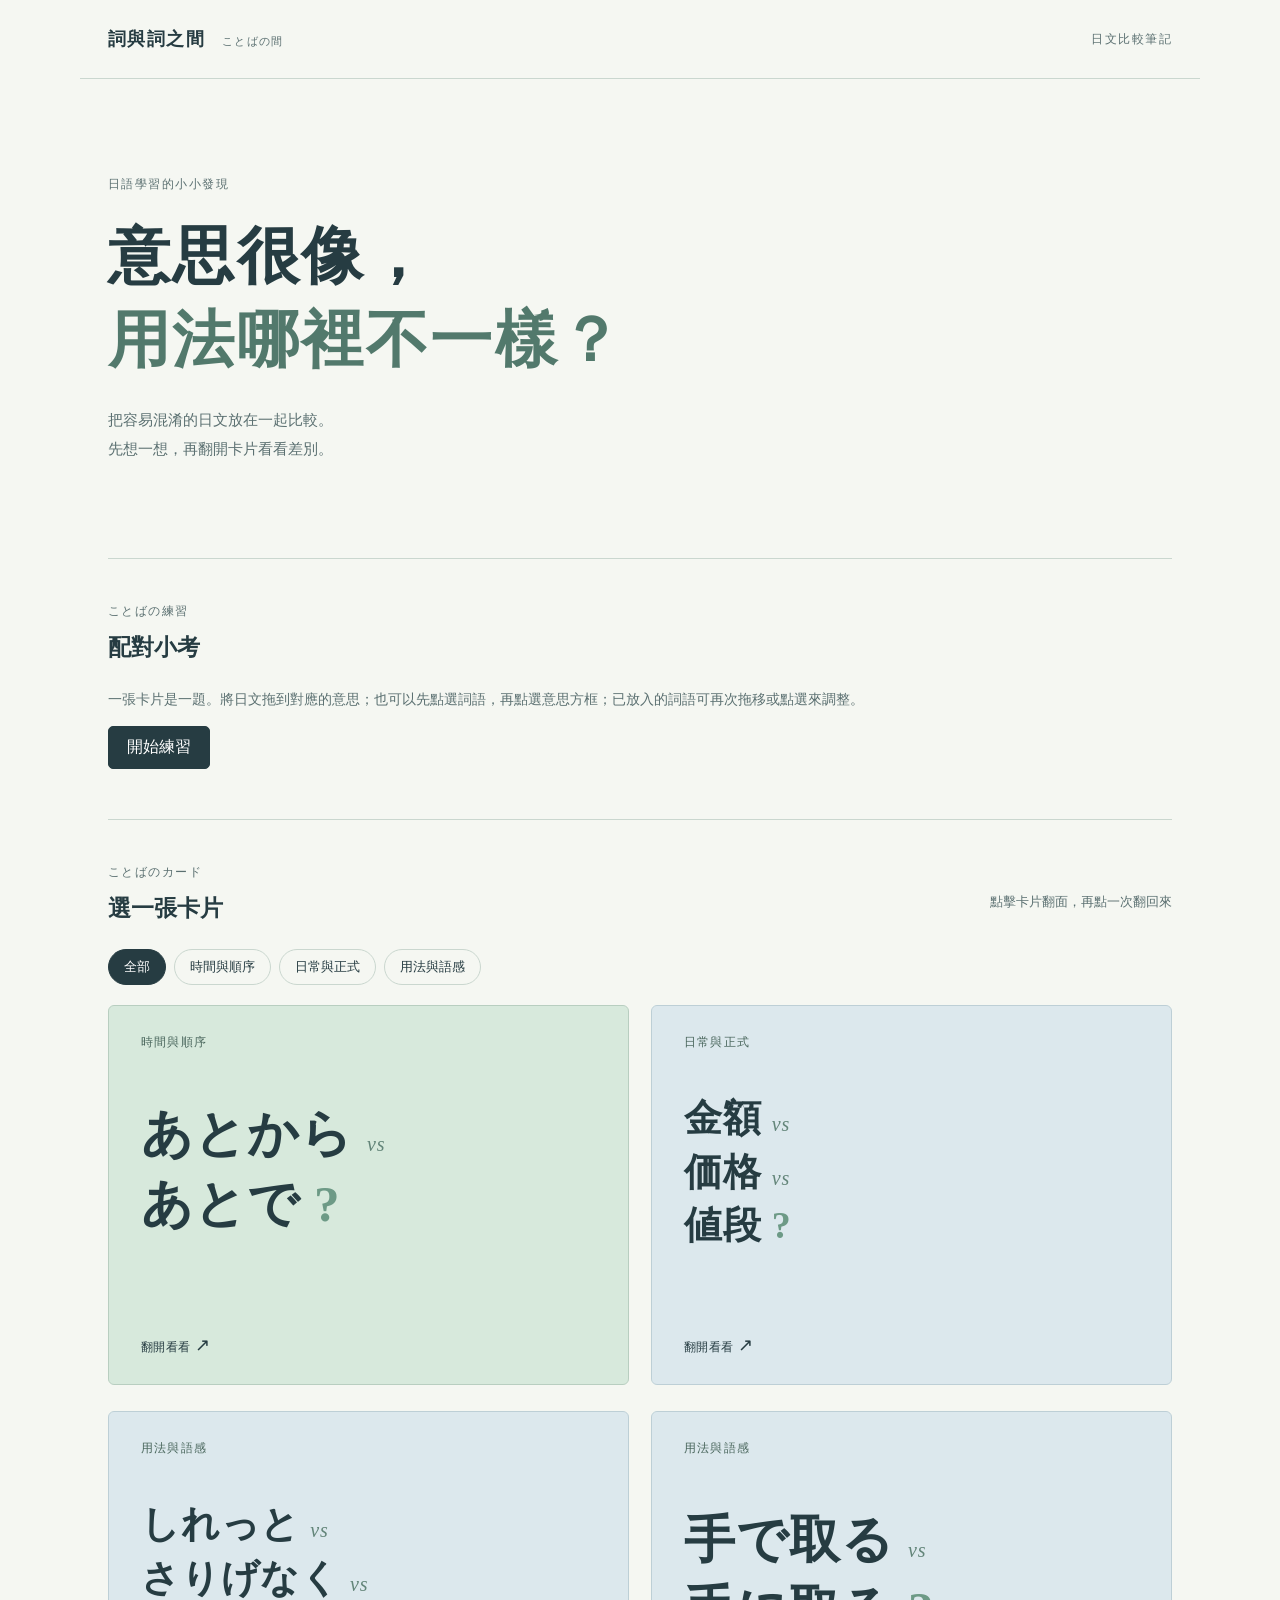
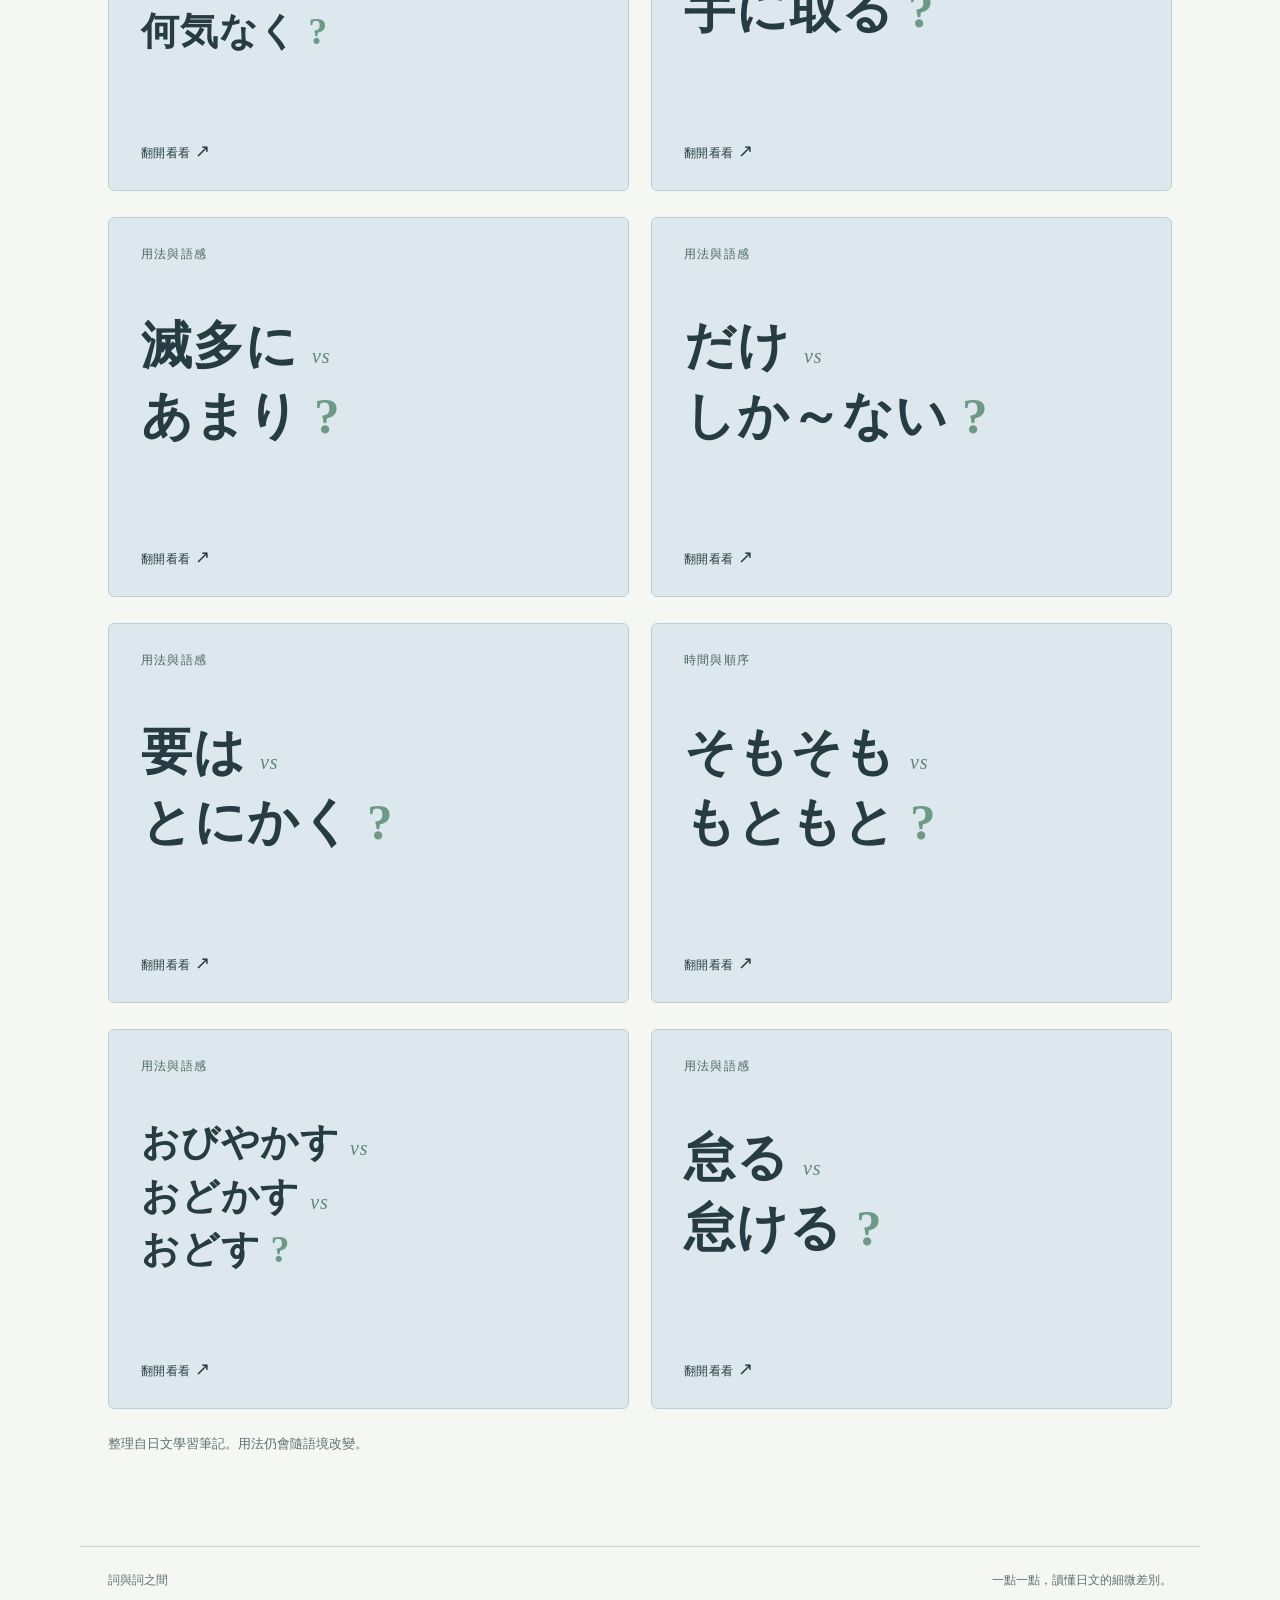
==== index.html @ c6a03f37 "first commit" ====
<!doctype html>
<html lang="zh-Hant">
<head>
  <meta charset="utf-8">
  <meta name="viewport" content="width=device-width, initial-scale=1">
  <title>詞與詞之間｜日文比較筆記</title>
  <link rel="stylesheet" href="style.css">
  <script src="script.js" defer></script>
</head>
<body>
  <header class="site-header"><a href="./" class="brand">詞與詞之間 <span>ことばの間</span></a><span class="header-note">日文比較筆記</span></header>
  <main>
    <section class="intro">
      <p class="kicker">日語學習的小小發現</p>
      <h1>意思很像，<br><em>用法哪裡不一樣？</em></h1>
      <p>把容易混淆的日文放在一起比較。<br>先想一想，再翻開卡片看看差別。</p>
    </section>
    <section class="quiz" aria-labelledby="quiz-title">
      <div class="section-heading"><div><p class="kicker">ことばの練習</p><h2 id="quiz-title">配對小考</h2></div></div>
      <p>一張卡片是一題。將日文拖到對應的意思；也可以先點選詞語，再點選意思方框；已放入的詞語可再次拖移或點選來調整。</p>
      <button type="button" class="quiz-action" id="quiz-start">開始練習</button>
      <div id="quiz-area" hidden>
        <p id="quiz-progress"></p>
        <div id="quiz-words" class="quiz-words" aria-label="待配對的詞語"></div>
        <div id="quiz-targets" class="quiz-targets"></div>
        <p id="quiz-feedback" role="status" aria-live="polite"></p>
        <button type="button" class="quiz-action" id="quiz-check">檢查答案</button>
        <button type="button" class="quiz-action" id="quiz-next" hidden>下一題</button>
      </div>
    </section>
    <section class="collection" aria-labelledby="collection-title">
      <div class="section-heading"><div><p class="kicker">ことばのカード</p><h2 id="collection-title">選一張卡片</h2></div><p>點擊卡片翻面，再點一次翻回來</p></div>
      <div class="filters" role="group" aria-label="卡片分類">
        <button type="button" class="filter is-active" data-filter="all" aria-pressed="true">全部</button>
        <button type="button" class="filter" data-filter="time" aria-pressed="false">時間與順序</button>
        <button type="button" class="filter" data-filter="style" aria-pressed="false">日常與正式</button>
        <button type="button" class="filter" data-filter="usage" aria-pressed="false">用法與語感</button>
      </div>
      <div class="cards">
        <article class="card" data-card data-category="time">
          <button class="card-button" type="button" aria-expanded="false" aria-controls="answer-ato" aria-label="翻開あとから與あとで的比較">
            <span class="card-inner"><span class="face front"><span class="card-type">時間與順序</span><span class="question" lang="ja">あとから <small>vs</small><br>あとで <b>?</b></span><span class="card-hint">翻開看看 <span aria-hidden="true">↗</span></span></span>
            <span class="face back" aria-hidden="true"><span class="answer-title">晚點做，還是稍後跟上？</span><span class="answer-row"><strong lang="ja">あとから</strong><span>強調前面已有某人或某個階段，之後再跟上、加入或追加。</span></span><span class="answer-row"><strong lang="ja">あとで</strong><span>單純表示在較晚的時間做某事。</span></span><span class="example" lang="ja">あとで電話します。<br><span lang="zh-Hant">我晚一點再打電話。</span></span><span class="card-hint">翻回正面 ↶</span></span></span>
          </button><div id="answer-ato" class="sr-only" hidden>あとから強調前後順序或後續加入；あとで表示晚一點做。あとで電話します：我晚一點再打電話。</div>
        </article>

        <article class="card card-blue" data-card data-category="style">
          <button class="card-button" type="button" aria-expanded="false" aria-controls="answer-new-1" aria-label="翻開金額、価格、値段的比較">
            <span class="card-inner"><span class="face front"><span class="card-type">日常與正式</span><span class="question question-long" lang="ja">金額 <small>vs</small><br>価格 <small>vs</small><br>値段 <b>?</b></span><span class="card-hint">翻開看看 <span aria-hidden="true">↗</span></span></span>
            <span class="face back" aria-hidden="true"><span class="answer-title">款項數字與商品價格</span><span class="answer-row"><strong lang="ja">金額</strong><span>付款或退款等款項的具體數字。</span></span><span class="answer-row"><strong lang="ja">価格</strong><span>正式、客觀的商品或市場價格。</span></span><span class="answer-row"><strong lang="ja">値段</strong><span>日常購物時所說的價錢。</span></span><span class="example" lang="ja">これ、値段はいくらですか。<br><span lang="zh-Hant">這個多少錢？</span></span><span class="card-hint">翻回正面 ↶</span></span></span>
          </button><div id="answer-new-1" class="sr-only" hidden>款項數字與商品價格。金額：付款或退款等款項的具體數字。；価格：正式、客觀的商品或市場價格。；値段：日常購物時所說的價錢。。これ、値段はいくらですか。 這個多少錢？</div>
        </article>
        <article class="card card-blue" data-card data-category="usage">
          <button class="card-button" type="button" aria-expanded="false" aria-controls="answer-new-2" aria-label="翻開しれっと、さりげなく、何気なく的比較">
            <span class="card-inner"><span class="face front"><span class="card-type">用法與語感</span><span class="question question-long" lang="ja">しれっと <small>vs</small><br>さりげなく <small>vs</small><br>何気なく <b>?</b></span><span class="card-hint">翻開看看 <span aria-hidden="true">↗</span></span></span>
            <span class="face back" aria-hidden="true"><span class="answer-title">有意無意的差別</span><span class="answer-row"><strong lang="ja">しれっと</strong><span>明明引人注意，卻若無其事。</span></span><span class="answer-row"><strong lang="ja">さりげなく</strong><span>有意做得自然、不露痕跡。</span></span><span class="answer-row"><strong lang="ja">何気なく</strong><span>沒有特別意圖，不經意地做。</span></span><span class="example" lang="ja">何気なく窓の外を見た。<br><span lang="zh-Hant">我不經意地看向窗外。</span></span><span class="card-hint">翻回正面 ↶</span></span></span>
          </button><div id="answer-new-2" class="sr-only" hidden>有意無意的差別。しれっと：明明引人注意，卻若無其事。；さりげなく：有意做得自然、不露痕跡。；何気なく：沒有特別意圖，不經意地做。。何気なく窓の外を見た。 我不經意地看向窗外。</div>
        </article>
        <article class="card card-blue" data-card data-category="usage">
          <button class="card-button" type="button" aria-expanded="false" aria-controls="answer-new-3" aria-label="翻開手で取る、手に取る的比較">
            <span class="card-inner"><span class="face front"><span class="card-type">用法與語感</span><span class="question " lang="ja">手で取る <small>vs</small><br>手に取る <b>?</b></span><span class="card-hint">翻開看看 <span aria-hidden="true">↗</span></span></span>
            <span class="face back" aria-hidden="true"><span class="answer-title">方法與結果的差別</span><span class="answer-row"><strong lang="ja">手で取る</strong><span>強調用手，而非工具。</span></span><span class="answer-row"><strong lang="ja">手に取る</strong><span>強調把物品拿到手中。</span></span><span class="example" lang="ja">棚にあった本を手に取って、表紙を見た。<br><span lang="zh-Hant">我拿起架上的書，看了封面。</span></span><span class="card-hint">翻回正面 ↶</span></span></span>
          </button><div id="answer-new-3" class="sr-only" hidden>方法與結果的差別。手で取る：強調用手，而非工具。；手に取る：強調把物品拿到手中。。棚にあった本を手に取って、表紙を見た。 我拿起架上的書，看了封面。</div>
        </article>
        <article class="card card-blue" data-card data-category="usage">
          <button class="card-button" type="button" aria-expanded="false" aria-controls="answer-new-4" aria-label="翻開滅多に、あまり的比較">
            <span class="card-inner"><span class="face front"><span class="card-type">用法與語感</span><span class="question " lang="ja">滅多に <small>vs</small><br>あまり <b>?</b></span><span class="card-hint">翻開看看 <span aria-hidden="true">↗</span></span></span>
            <span class="face back" aria-hidden="true"><span class="answer-title">頻率與程度的差別</span><span class="answer-row"><strong lang="ja">滅多に～ない</strong><span>表示事情極少發生。</span></span><span class="answer-row"><strong lang="ja">あまり～ない</strong><span>表示不太常，也可描述程度不高。</span></span><span class="example" lang="ja">この料理はあまり辛くない。<br><span lang="zh-Hant">這道菜不太辣。</span></span><span class="card-hint">翻回正面 ↶</span></span></span>
          </button><div id="answer-new-4" class="sr-only" hidden>頻率與程度的差別。滅多に～ない：表示事情極少發生。；あまり～ない：表示不太常，也可描述程度不高。。この料理はあまり辛くない。 這道菜不太辣。</div>
        </article>
        <article class="card card-blue" data-card data-category="usage">
          <button class="card-button" type="button" aria-expanded="false" aria-controls="answer-new-5" aria-label="翻開だけ、しか～ない的比較">
            <span class="card-inner"><span class="face front"><span class="card-type">用法與語感</span><span class="question " lang="ja">だけ <small>vs</small><br>しか～ない <b>?</b></span><span class="card-hint">翻開看看 <span aria-hidden="true">↗</span></span></span>
            <span class="face back" aria-hidden="true"><span class="answer-title">中性限定與強調稀少</span><span class="answer-row"><strong lang="ja">だけ</strong><span>中性限定範圍，不一定表示太少。</span></span><span class="answer-row"><strong lang="ja">しか～ない</strong><span>強調除此之外沒有；須搭配否定形式。</span></span><span class="example" lang="ja">仕事は一件しかない。<br><span lang="zh-Hant">工作才一件。</span></span><span class="card-hint">翻回正面 ↶</span></span></span>
          </button><div id="answer-new-5" class="sr-only" hidden>中性限定與強調稀少。だけ：中性限定範圍，不一定表示太少。；しか～ない：強調除此之外沒有；須搭配否定形式。。仕事は一件しかない。 工作才一件。</div>
        </article>
        <article class="card card-blue" data-card data-category="usage">
          <button class="card-button" type="button" aria-expanded="false" aria-controls="answer-new-6" aria-label="翻開要は、とにかく的比較">
            <span class="card-inner"><span class="face front"><span class="card-type">用法與語感</span><span class="question " lang="ja">要は <small>vs</small><br>とにかく <b>?</b></span><span class="card-hint">翻開看看 <span aria-hidden="true">↗</span></span></span>
            <span class="face back" aria-hidden="true"><span class="answer-title">歸納結論與優先行動</span><span class="answer-row"><strong lang="ja">要は</strong><span>把前面的內容歸納成核心結論。</span></span><span class="answer-row"><strong lang="ja">とにかく</strong><span>擱置細節，優先處理眼前的事。</span></span><span class="example" lang="ja">とにかく一度やってみよう。<br><span lang="zh-Hant">不管怎樣，先試一次看看吧。</span></span><span class="card-hint">翻回正面 ↶</span></span></span>
          </button><div id="answer-new-6" class="sr-only" hidden>歸納結論與優先行動。要は：把前面的內容歸納成核心結論。；とにかく：擱置細節，優先處理眼前的事。。とにかく一度やってみよう。 不管怎樣，先試一次看看吧。</div>
        </article>
        <article class="card card-blue" data-card data-category="time">
          <button class="card-button" type="button" aria-expanded="false" aria-controls="answer-new-7" aria-label="翻開そもそも、もともと的比較">
            <span class="card-inner"><span class="face front"><span class="card-type">時間與順序</span><span class="question " lang="ja">そもそも <small>vs</small><br>もともと <b>?</b></span><span class="card-hint">翻開看看 <span aria-hidden="true">↗</span></span></span>
            <span class="face back" aria-hidden="true"><span class="answer-title">根本前提與原有狀態</span><span class="answer-row"><strong lang="ja">そもそも</strong><span>回到事情的起點或根本前提。</span></span><span class="answer-row"><strong lang="ja">もともと</strong><span>描述原本的狀態、性質或計畫。</span></span><span class="example" lang="ja">この建物はもともと学校だった。<br><span lang="zh-Hant">這棟建築原本是學校。</span></span><span class="card-hint">翻回正面 ↶</span></span></span>
          </button><div id="answer-new-7" class="sr-only" hidden>根本前提與原有狀態。そもそも：回到事情的起點或根本前提。；もともと：描述原本的狀態、性質或計畫。。この建物はもともと学校だった。 這棟建築原本是學校。</div>
        </article>
        <article class="card card-blue" data-card data-category="usage">
          <button class="card-button" type="button" aria-expanded="false" aria-controls="answer-new-8" aria-label="翻開おびやかす、おどかす、おどす的比較">
            <span class="card-inner"><span class="face front"><span class="card-type">用法與語感</span><span class="question question-long" lang="ja">おびやかす <small>vs</small><br>おどかす <small>vs</small><br>おどす <b>?</b></span><span class="card-hint">翻開看看 <span aria-hidden="true">↗</span></span></span>
            <span class="face back" aria-hidden="true"><span class="answer-title">危及、嚇人、恐嚇</span><span class="answer-row"><strong lang="ja">脅かす（おびやかす）</strong><span>危及生命、安全或地位。</span></span><span class="answer-row"><strong lang="ja">脅かす（おどかす）</strong><span>使人受到驚嚇。</span></span><span class="answer-row"><strong lang="ja">脅す（おどす）</strong><span>以不利後果威逼對方。</span></span><span class="example" lang="ja">その病気は彼の命を脅かしている。<br><span lang="zh-Hant">那個疾病正威脅著他的生命。</span></span><span class="card-hint">翻回正面 ↶</span></span></span>
          </button><div id="answer-new-8" class="sr-only" hidden>危及、嚇人、恐嚇。脅かす（おびやかす）：危及生命、安全或地位。；脅かす（おどかす）：使人受到驚嚇。；脅す（おどす）：以不利後果威逼對方。。その病気は彼の命を脅かしている。 那個疾病正威脅著他的生命。</div>
        </article>
        <article class="card card-blue" data-card data-category="usage">
          <button class="card-button" type="button" aria-expanded="false" aria-controls="answer-new-9" aria-label="翻開怠る、怠ける的比較">
            <span class="card-inner"><span class="face front"><span class="card-type">用法與語感</span><span class="question " lang="ja">怠る <small>vs</small><br>怠ける <b>?</b></span><span class="card-hint">翻開看看 <span aria-hidden="true">↗</span></span></span>
            <span class="face back" aria-hidden="true"><span class="answer-title">疏於履行與懶惰</span><span class="answer-row"><strong lang="ja">怠る</strong><span>應做的職責或必要行動未確實履行。</span></span><span class="answer-row"><strong lang="ja">怠ける</strong><span>因懶惰而不認真做事。</span></span><span class="example" lang="ja">安全確認を怠ったため、事故が起きた。<br><span lang="zh-Hant">因為疏於安全確認，發生了事故。</span></span><span class="card-hint">翻回正面 ↶</span></span></span>
          </button><div id="answer-new-9" class="sr-only" hidden>疏於履行與懶惰。怠る：應做的職責或必要行動未確實履行。；怠ける：因懶惰而不認真做事。。安全確認を怠ったため、事故が起きた。 因為疏於安全確認，發生了事故。</div>
        </article>
      </div>
      <p class="footnote">整理自日文學習筆記。用法仍會隨語境改變。</p>
    </section>
  </main>
  <footer><span>詞與詞之間</span><span>一點一點，讀懂日文的細微差別。</span></footer>
</body>
</html>
---- style.css ----
:root{color-scheme:light;--ink:#263c42;--muted:#5b7071;--paper:#f5f7f2;--line:#cad7cf;--green:#d7e9dc;--blue:#dce8ed}*{box-sizing:border-box}body{margin:0;background:var(--paper);color:var(--ink);font-family:"Noto Sans TC","PingFang TC","Microsoft JhengHei",sans-serif}button{font:inherit}.site-header,main,footer{max-width:1120px;margin:auto}.site-header{padding:27px 28px;display:flex;justify-content:space-between;align-items:center;border-bottom:1px solid var(--line)}.brand{color:inherit;text-decoration:none;font-size:18px;font-weight:800;letter-spacing:.08em}.brand span{font-size:11px;font-weight:400;color:var(--muted);margin-left:10px}.header-note,.kicker{font-size:12px;letter-spacing:.12em;color:var(--muted)}main{padding:0 28px}.intro{padding:85px 0 80px}.intro .kicker{margin-bottom:22px}.intro h1{font-family:"Noto Serif TC","Songti TC",serif;font-size:clamp(36px,5vw,62px);line-height:1.35;letter-spacing:.04em;margin:0 0 24px}.intro h1 em{font-style:normal;color:#52796c}.intro>p:last-child{line-height:1.9;color:var(--muted);font-size:15px}.collection{border-top:1px solid var(--line);padding:32px 0 80px}.section-heading{display:flex;align-items:end;justify-content:space-between;gap:20px;margin-bottom:25px}.section-heading h2{font-size:23px;margin:8px 0 0}.section-heading>p,.footnote{font-size:13px;color:var(--muted)}.cards{display:grid;grid-template-columns:repeat(2,minmax(0,1fr));gap:22px}.card{perspective:1200px}.card-button{width:100%;height:380px;border:0;padding:0;background:transparent;text-align:left;color:inherit;cursor:pointer}.card-button:focus-visible{outline:3px solid #345f76;outline-offset:5px}.card-inner{display:block;position:relative;width:100%;height:100%;transform-style:preserve-3d;transition:transform .65s cubic-bezier(.2,.7,.2,1)}.card.is-open .card-inner{transform:rotateY(180deg)}.face{position:absolute;inset:0;backface-visibility:hidden;-webkit-backface-visibility:hidden;border:1px solid #b8cec0;border-radius:6px;padding:28px 32px;display:flex;flex-direction:column;background:var(--green)}.card-blue .face{background:var(--blue);border-color:#bdcfd6}.card-type{font-size:12px;letter-spacing:.1em;color:#49665c}.question{font-family:"Noto Serif JP","Yu Mincho",serif;font-weight:700;font-size:clamp(35px,4vw,54px);line-height:1.35;margin:auto 0;letter-spacing:.02em}.question small{font-family:Georgia,serif;font-style:italic;font-size:20px;font-weight:400;color:#638579}.question b{font-family:Georgia,serif;color:#6d9a86}.card-hint{font-size:12px;letter-spacing:.04em;margin-top:auto}.card-hint span{font-size:18px}.back{transform:rotateY(180deg);background:#edf5ef;padding:26px 32px}.card-blue .back{background:#eef4f6}.answer-title{font-weight:800;font-size:19px;padding-bottom:14px;border-bottom:1px solid #c4d6cb}.answer-row{display:grid;grid-template-columns:105px 1fr;gap:12px;margin-top:15px;font-size:14px;line-height:1.6}.answer-row strong{font-size:16px}.example{font-size:14px;line-height:1.7;margin-top:16px}.example span{color:var(--muted);font-size:13px}.footnote{margin-top:22px}footer{border-top:1px solid var(--line);padding:25px 28px 40px;display:flex;justify-content:space-between;gap:20px;color:var(--muted);font-size:12px}.sr-only{position:absolute;width:1px;height:1px;padding:0;margin:-1px;overflow:hidden;clip:rect(0,0,0,0);white-space:nowrap;border:0}@media(max-width:650px){.header-note{display:none}.intro{padding:60px 0}.cards{grid-template-columns:1fr}.section-heading{align-items:start;flex-direction:column;gap:4px}.card-button{height:365px}.face{padding:24px}.answer-row{grid-template-columns:85px 1fr}footer{flex-direction:column}}@media(prefers-reduced-motion:reduce){.card-inner{transition:none}}

.filters{display:flex;flex-wrap:wrap;gap:8px;margin:0 0 20px}.filter{border:1px solid var(--line);border-radius:999px;padding:8px 15px;background:transparent;color:var(--ink);cursor:pointer;font-size:13px}.filter.is-active{background:var(--ink);border-color:var(--ink);color:#fff}.filter:focus-visible{outline:3px solid #345f76;outline-offset:3px}.card[hidden]{display:none}

.question-long{font-size:clamp(25px,3vw,38px);line-height:1.4}.back .answer-row{grid-template-columns:minmax(85px, 150px) 1fr}.back{overflow-y:auto}@media(max-width:650px){.back .answer-row{grid-template-columns:minmax(85px, 125px) 1fr}}

.quiz{border-top:1px solid var(--line);padding:32px 0 50px}.quiz>p,#quiz-progress{font-size:14px;color:var(--muted);line-height:1.7}.quiz-action,.quiz-word,.quiz-target{font:inherit;cursor:pointer}.quiz-action{background:var(--ink);color:white;border:1px solid var(--ink);border-radius:5px;padding:10px 18px}.quiz-words{display:flex;flex-wrap:wrap;gap:10px;min-height:54px;margin:20px 0}.quiz-word{border:1px solid #799d8c;border-radius:5px;background:var(--green);color:var(--ink);padding:10px 16px;touch-action:manipulation}.quiz-word[aria-pressed="true"]{outline:3px solid #52796c;outline-offset:2px}.quiz-targets{display:grid;gap:10px}.quiz-target{display:flex;justify-content:space-between;align-items:center;gap:12px;width:100%;min-height:68px;text-align:left;border:1px dashed #77918a;border-radius:5px;background:white;color:var(--ink);padding:14px}.quiz-target .slot{flex-shrink:0;max-width:48%;border-radius:4px;background:#e5f0e8;padding:8px 12px;text-align:center;overflow-wrap:anywhere}.quiz-target.is-correct{border:2px solid #447d58}.quiz-target.is-wrong{border:2px solid #b15353}#quiz-feedback{min-height:1.5em}.quiz button:focus-visible{outline:3px solid #345f76;outline-offset:3px}@media(max-width:650px){.quiz-target{align-items:flex-start;flex-direction:column}.quiz-target .slot{max-width:100%}}

.quiz-target .slot-draggable{cursor:grab}.quiz-target .slot-draggable.is-selected{outline:3px solid #52796c;outline-offset:2px}
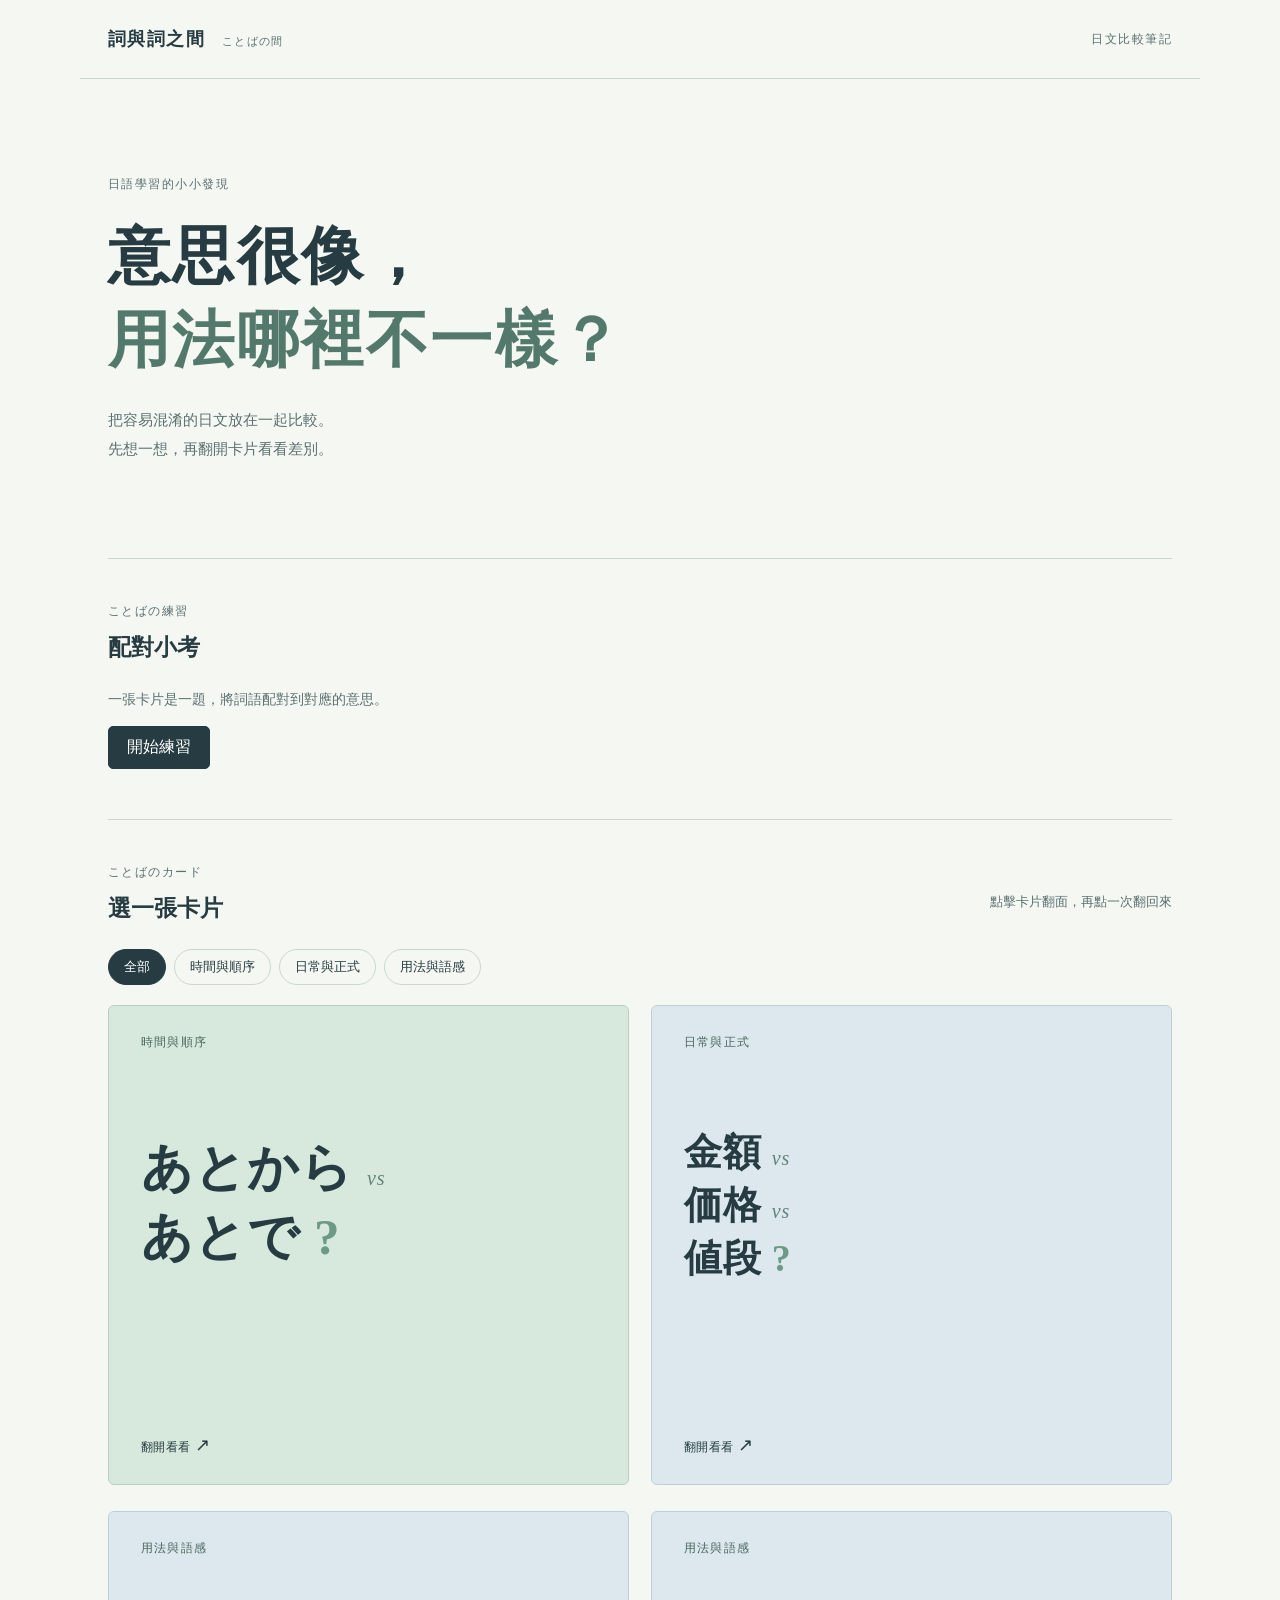
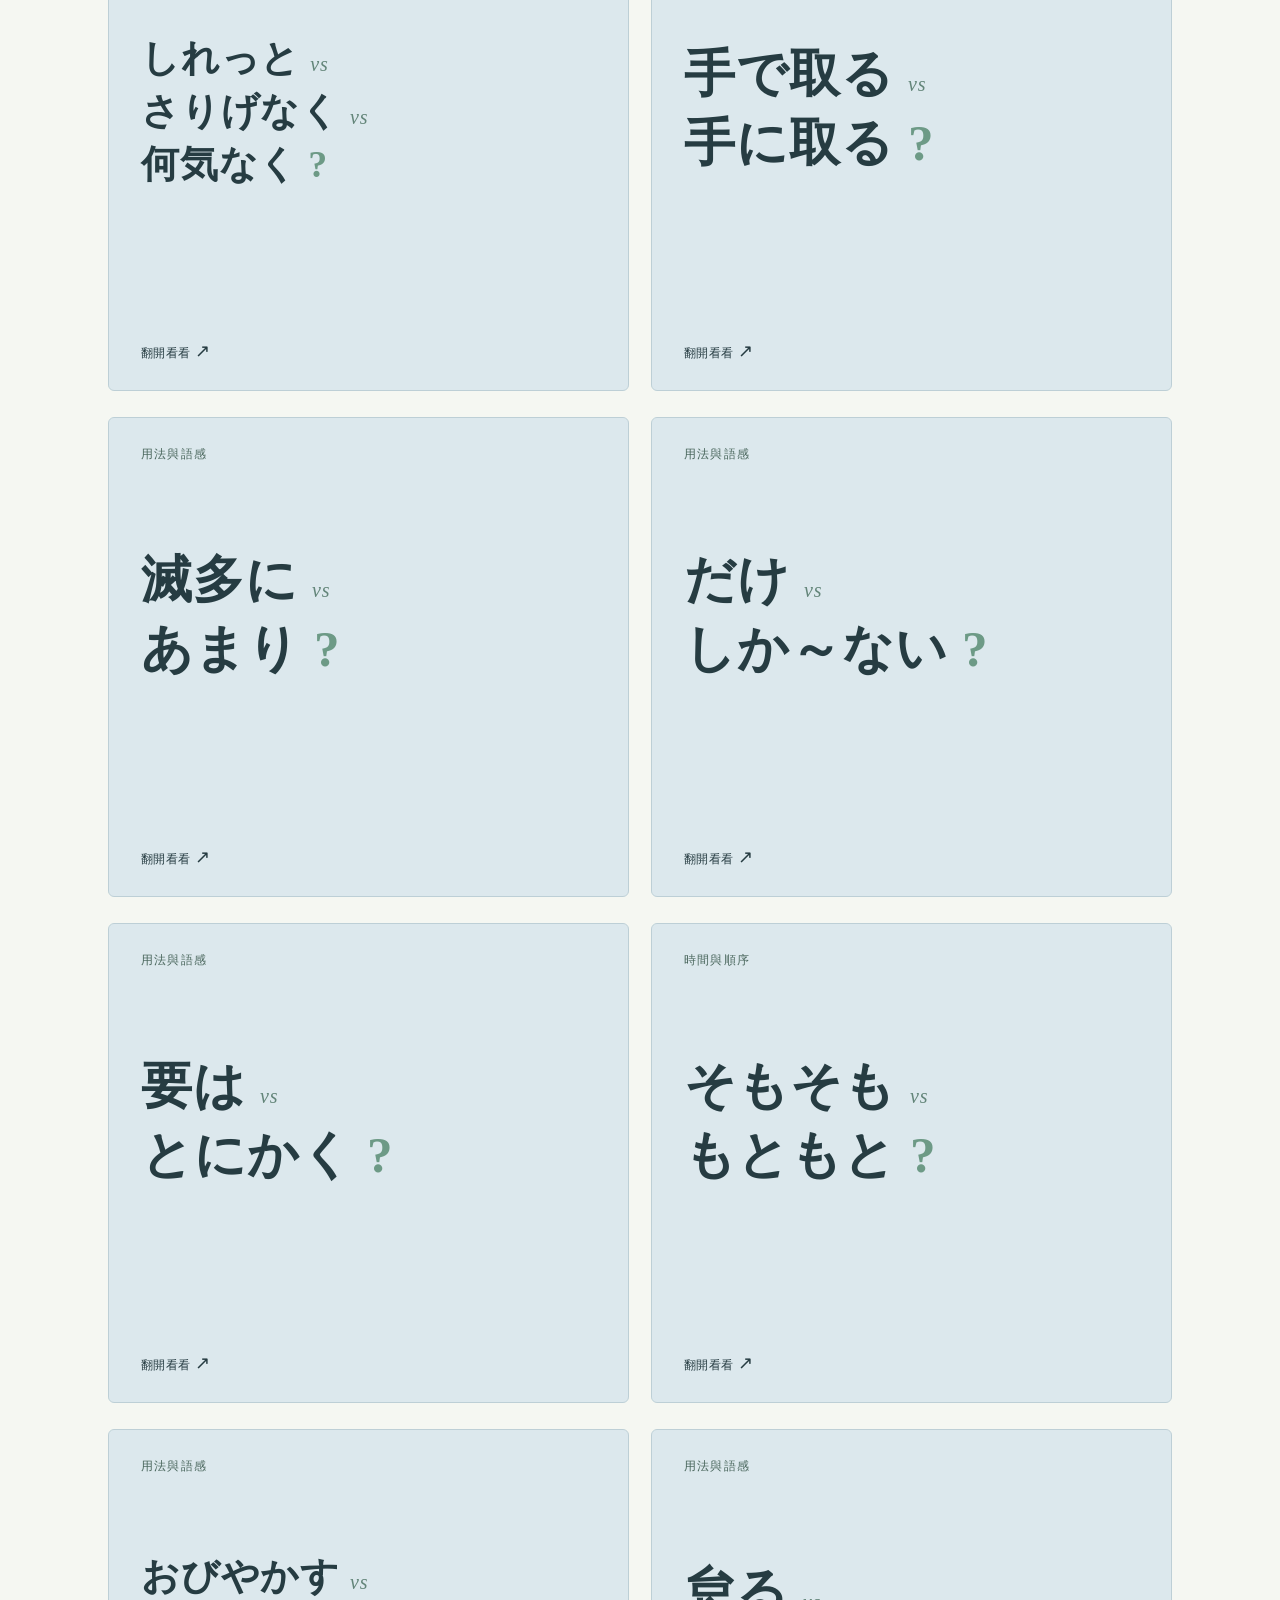
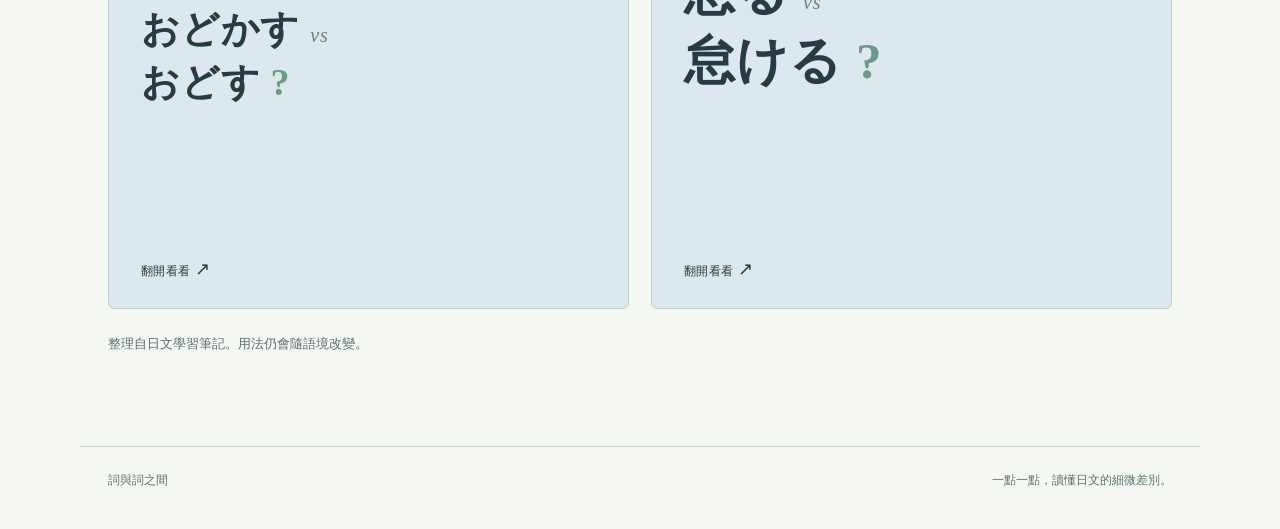
==== commit 9a17816f: "fix: 修改單字例句缺漏問題" ====
--- a/index.html
+++ b/index.html
@@ -17,16 +17,8 @@
     </section>
     <section class="quiz" aria-labelledby="quiz-title">
       <div class="section-heading"><div><p class="kicker">ことばの練習</p><h2 id="quiz-title">配對小考</h2></div></div>
-      <p>一張卡片是一題。將日文拖到對應的意思；也可以先點選詞語，再點選意思方框；已放入的詞語可再次拖移或點選來調整。</p>
-      <button type="button" class="quiz-action" id="quiz-start">開始練習</button>
-      <div id="quiz-area" hidden>
-        <p id="quiz-progress"></p>
-        <div id="quiz-words" class="quiz-words" aria-label="待配對的詞語"></div>
-        <div id="quiz-targets" class="quiz-targets"></div>
-        <p id="quiz-feedback" role="status" aria-live="polite"></p>
-        <button type="button" class="quiz-action" id="quiz-check">檢查答案</button>
-        <button type="button" class="quiz-action" id="quiz-next" hidden>下一題</button>
-      </div>
+      <p>一張卡片是一題，將詞語配對到對應的意思。</p>
+      <a class="quiz-action quiz-link" id="quiz-entry" href="quiz.html">開始練習</a>
     </section>
     <section class="collection" aria-labelledby="collection-title">
       <div class="section-heading"><div><p class="kicker">ことばのカード</p><h2 id="collection-title">選一張卡片</h2></div><p>點擊卡片翻面，再點一次翻回來</p></div>
@@ -40,63 +32,63 @@
         <article class="card" data-card data-category="time">
           <button class="card-button" type="button" aria-expanded="false" aria-controls="answer-ato" aria-label="翻開あとから與あとで的比較">
             <span class="card-inner"><span class="face front"><span class="card-type">時間與順序</span><span class="question" lang="ja">あとから <small>vs</small><br>あとで <b>?</b></span><span class="card-hint">翻開看看 <span aria-hidden="true">↗</span></span></span>
-            <span class="face back" aria-hidden="true"><span class="answer-title">晚點做，還是稍後跟上？</span><span class="answer-row"><strong lang="ja">あとから</strong><span>強調前面已有某人或某個階段，之後再跟上、加入或追加。</span></span><span class="answer-row"><strong lang="ja">あとで</strong><span>單純表示在較晚的時間做某事。</span></span><span class="example" lang="ja">あとで電話します。<br><span lang="zh-Hant">我晚一點再打電話。</span></span><span class="card-hint">翻回正面 ↶</span></span></span>
-          </button><div id="answer-ato" class="sr-only" hidden>あとから強調前後順序或後續加入；あとで表示晚一點做。あとで電話します：我晚一點再打電話。</div>
+            <span class="face back" aria-hidden="true"><span class="answer-title">晚點做，還是稍後跟上？</span><span class="answer-row"><strong lang="ja">あとから</strong><span>強調前面已有某人或某個階段，之後再跟上、加入或追加。</span><span class="word-example"><span lang="ja">みんなは先に行ってください。私はあとから行きます。</span><span lang="zh-Hant">大家請先走，我之後再跟過去。</span></span></span><span class="answer-row"><strong lang="ja">あとで</strong><span>單純表示在較晚的時間做某事。</span><span class="word-example"><span lang="ja">あとで電話します。</span><span lang="zh-Hant">我晚一點再打電話。</span></span></span><span class="card-hint">翻回正面 ↶</span></span></span>
+          </button><div id="answer-ato" class="sr-only" hidden>あとから：強調前面已有某人或某個階段，之後再跟上、加入或追加。 例句：みんなは先に行ってください。私はあとから行きます。 大家請先走，我之後再跟過去。 あとで：單純表示在較晚的時間做某事。 例句：あとで電話します。 我晚一點再打電話。</div>
         </article>
 
-        <article class="card card-blue" data-card data-category="style">
+        <article class="card card-blue card-three" data-card data-category="style">
           <button class="card-button" type="button" aria-expanded="false" aria-controls="answer-new-1" aria-label="翻開金額、価格、値段的比較">
             <span class="card-inner"><span class="face front"><span class="card-type">日常與正式</span><span class="question question-long" lang="ja">金額 <small>vs</small><br>価格 <small>vs</small><br>値段 <b>?</b></span><span class="card-hint">翻開看看 <span aria-hidden="true">↗</span></span></span>
-            <span class="face back" aria-hidden="true"><span class="answer-title">款項數字與商品價格</span><span class="answer-row"><strong lang="ja">金額</strong><span>付款或退款等款項的具體數字。</span></span><span class="answer-row"><strong lang="ja">価格</strong><span>正式、客觀的商品或市場價格。</span></span><span class="answer-row"><strong lang="ja">値段</strong><span>日常購物時所說的價錢。</span></span><span class="example" lang="ja">これ、値段はいくらですか。<br><span lang="zh-Hant">這個多少錢？</span></span><span class="card-hint">翻回正面 ↶</span></span></span>
-          </button><div id="answer-new-1" class="sr-only" hidden>款項數字與商品價格。金額：付款或退款等款項的具體數字。；価格：正式、客觀的商品或市場價格。；値段：日常購物時所說的價錢。。これ、値段はいくらですか。 這個多少錢？</div>
+            <span class="face back" aria-hidden="true"><span class="answer-title">款項數字與商品價格</span><span class="answer-row"><strong lang="ja">金額</strong><span>付款或退款等款項的具體數字。</span><span class="word-example"><span lang="ja">お支払い金額は4,500円です。</span><span lang="zh-Hant">付款金額是 4,500 日圓。</span></span></span><span class="answer-row"><strong lang="ja">価格</strong><span>正式、客觀的商品或市場價格。</span><span class="word-example"><span lang="ja">この商品の販売価格は5,000円です。</span><span lang="zh-Hant">這項商品的售價是 5,000 日圓。</span></span></span><span class="answer-row"><strong lang="ja">値段</strong><span>日常購物時所說的價錢。</span><span class="word-example"><span lang="ja">これ、値段はいくらですか。</span><span lang="zh-Hant">這個多少錢？</span></span></span><span class="card-hint">翻回正面 ↶</span></span></span>
+          </button><div id="answer-new-1" class="sr-only" hidden>金額：付款或退款等款項的具體數字。 例句：お支払い金額は4,500円です。 付款金額是 4,500 日圓。 価格：正式、客觀的商品或市場價格。 例句：この商品の販売価格は5,000円です。 這項商品的售價是 5,000 日圓。 値段：日常購物時所說的價錢。 例句：これ、値段はいくらですか。 這個多少錢？</div>
         </article>
-        <article class="card card-blue" data-card data-category="usage">
+        <article class="card card-blue card-three" data-card data-category="usage">
           <button class="card-button" type="button" aria-expanded="false" aria-controls="answer-new-2" aria-label="翻開しれっと、さりげなく、何気なく的比較">
             <span class="card-inner"><span class="face front"><span class="card-type">用法與語感</span><span class="question question-long" lang="ja">しれっと <small>vs</small><br>さりげなく <small>vs</small><br>何気なく <b>?</b></span><span class="card-hint">翻開看看 <span aria-hidden="true">↗</span></span></span>
-            <span class="face back" aria-hidden="true"><span class="answer-title">有意無意的差別</span><span class="answer-row"><strong lang="ja">しれっと</strong><span>明明引人注意，卻若無其事。</span></span><span class="answer-row"><strong lang="ja">さりげなく</strong><span>有意做得自然、不露痕跡。</span></span><span class="answer-row"><strong lang="ja">何気なく</strong><span>沒有特別意圖，不經意地做。</span></span><span class="example" lang="ja">何気なく窓の外を見た。<br><span lang="zh-Hant">我不經意地看向窗外。</span></span><span class="card-hint">翻回正面 ↶</span></span></span>
-          </button><div id="answer-new-2" class="sr-only" hidden>有意無意的差別。しれっと：明明引人注意，卻若無其事。；さりげなく：有意做得自然、不露痕跡。；何気なく：沒有特別意圖，不經意地做。。何気なく窓の外を見た。 我不經意地看向窗外。</div>
+            <span class="face back" aria-hidden="true"><span class="answer-title">有意無意的差別</span><span class="answer-row"><strong lang="ja">しれっと</strong><span>明明引人注意，卻若無其事。</span><span class="word-example"><span lang="ja">彼は遅刻したのに、しれっと席に座った。</span><span lang="zh-Hant">他明明遲到了，卻若無其事地坐下。</span></span></span><span class="answer-row"><strong lang="ja">さりげなく</strong><span>有意做得自然、不露痕跡。</span><span class="word-example"><span lang="ja">彼はさりげなくドアを開けてくれた。</span><span lang="zh-Hant">他很自然地替我開了門。</span></span></span><span class="answer-row"><strong lang="ja">何気なく</strong><span>沒有特別意圖，不經意地做。</span><span class="word-example"><span lang="ja">何気なく窓の外を見た。</span><span lang="zh-Hant">我不經意地看向窗外。</span></span></span><span class="card-hint">翻回正面 ↶</span></span></span>
+          </button><div id="answer-new-2" class="sr-only" hidden>しれっと：明明引人注意，卻若無其事。 例句：彼は遅刻したのに、しれっと席に座った。 他明明遲到了，卻若無其事地坐下。 さりげなく：有意做得自然、不露痕跡。 例句：彼はさりげなくドアを開けてくれた。 他很自然地替我開了門。 何気なく：沒有特別意圖，不經意地做。 例句：何気なく窓の外を見た。 我不經意地看向窗外。</div>
         </article>
         <article class="card card-blue" data-card data-category="usage">
           <button class="card-button" type="button" aria-expanded="false" aria-controls="answer-new-3" aria-label="翻開手で取る、手に取る的比較">
             <span class="card-inner"><span class="face front"><span class="card-type">用法與語感</span><span class="question " lang="ja">手で取る <small>vs</small><br>手に取る <b>?</b></span><span class="card-hint">翻開看看 <span aria-hidden="true">↗</span></span></span>
-            <span class="face back" aria-hidden="true"><span class="answer-title">方法與結果的差別</span><span class="answer-row"><strong lang="ja">手で取る</strong><span>強調用手，而非工具。</span></span><span class="answer-row"><strong lang="ja">手に取る</strong><span>強調把物品拿到手中。</span></span><span class="example" lang="ja">棚にあった本を手に取って、表紙を見た。<br><span lang="zh-Hant">我拿起架上的書，看了封面。</span></span><span class="card-hint">翻回正面 ↶</span></span></span>
-          </button><div id="answer-new-3" class="sr-only" hidden>方法與結果的差別。手で取る：強調用手，而非工具。；手に取る：強調把物品拿到手中。。棚にあった本を手に取って、表紙を見た。 我拿起架上的書，看了封面。</div>
+            <span class="face back" aria-hidden="true"><span class="answer-title">方法與結果的差別</span><span class="answer-row"><strong lang="ja">手で取る</strong><span>強調用手，而非工具。</span><span class="word-example"><span lang="ja">箱の中の部品を手で取ってください。</span><span lang="zh-Hant">請用手取出箱子裡的零件。</span></span></span><span class="answer-row"><strong lang="ja">手に取る</strong><span>強調把物品拿到手中。</span><span class="word-example"><span lang="ja">棚にあった本を手に取って、表紙を見た。</span><span lang="zh-Hant">我拿起架上的書，看了封面。</span></span></span><span class="card-hint">翻回正面 ↶</span></span></span>
+          </button><div id="answer-new-3" class="sr-only" hidden>手で取る：強調用手，而非工具。 例句：箱の中の部品を手で取ってください。 請用手取出箱子裡的零件。 手に取る：強調把物品拿到手中。 例句：棚にあった本を手に取って、表紙を見た。 我拿起架上的書，看了封面。</div>
         </article>
         <article class="card card-blue" data-card data-category="usage">
           <button class="card-button" type="button" aria-expanded="false" aria-controls="answer-new-4" aria-label="翻開滅多に、あまり的比較">
             <span class="card-inner"><span class="face front"><span class="card-type">用法與語感</span><span class="question " lang="ja">滅多に <small>vs</small><br>あまり <b>?</b></span><span class="card-hint">翻開看看 <span aria-hidden="true">↗</span></span></span>
-            <span class="face back" aria-hidden="true"><span class="answer-title">頻率與程度的差別</span><span class="answer-row"><strong lang="ja">滅多に～ない</strong><span>表示事情極少發生。</span></span><span class="answer-row"><strong lang="ja">あまり～ない</strong><span>表示不太常，也可描述程度不高。</span></span><span class="example" lang="ja">この料理はあまり辛くない。<br><span lang="zh-Hant">這道菜不太辣。</span></span><span class="card-hint">翻回正面 ↶</span></span></span>
-          </button><div id="answer-new-4" class="sr-only" hidden>頻率與程度的差別。滅多に～ない：表示事情極少發生。；あまり～ない：表示不太常，也可描述程度不高。。この料理はあまり辛くない。 這道菜不太辣。</div>
+            <span class="face back" aria-hidden="true"><span class="answer-title">頻率與程度的差別</span><span class="answer-row"><strong lang="ja">滅多に～ない</strong><span>表示事情極少發生。</span><span class="word-example"><span lang="ja">私はコンビニに滅多に行きません。</span><span lang="zh-Hant">我幾乎不去便利商店。</span></span></span><span class="answer-row"><strong lang="ja">あまり～ない</strong><span>表示不太常，也可描述程度不高。</span><span class="word-example"><span lang="ja">この料理はあまり辛くない。</span><span lang="zh-Hant">這道菜不太辣。</span></span></span><span class="card-hint">翻回正面 ↶</span></span></span>
+          </button><div id="answer-new-4" class="sr-only" hidden>滅多に～ない：表示事情極少發生。 例句：私はコンビニに滅多に行きません。 我幾乎不去便利商店。 あまり～ない：表示不太常，也可描述程度不高。 例句：この料理はあまり辛くない。 這道菜不太辣。</div>
         </article>
         <article class="card card-blue" data-card data-category="usage">
           <button class="card-button" type="button" aria-expanded="false" aria-controls="answer-new-5" aria-label="翻開だけ、しか～ない的比較">
             <span class="card-inner"><span class="face front"><span class="card-type">用法與語感</span><span class="question " lang="ja">だけ <small>vs</small><br>しか～ない <b>?</b></span><span class="card-hint">翻開看看 <span aria-hidden="true">↗</span></span></span>
-            <span class="face back" aria-hidden="true"><span class="answer-title">中性限定與強調稀少</span><span class="answer-row"><strong lang="ja">だけ</strong><span>中性限定範圍，不一定表示太少。</span></span><span class="answer-row"><strong lang="ja">しか～ない</strong><span>強調除此之外沒有；須搭配否定形式。</span></span><span class="example" lang="ja">仕事は一件しかない。<br><span lang="zh-Hant">工作才一件。</span></span><span class="card-hint">翻回正面 ↶</span></span></span>
-          </button><div id="answer-new-5" class="sr-only" hidden>中性限定與強調稀少。だけ：中性限定範圍，不一定表示太少。；しか～ない：強調除此之外沒有；須搭配否定形式。。仕事は一件しかない。 工作才一件。</div>
+            <span class="face back" aria-hidden="true"><span class="answer-title">中性限定與強調稀少</span><span class="answer-row"><strong lang="ja">だけ</strong><span>中性限定範圍，不一定表示太少。</span><span class="word-example"><span lang="ja">一日に三時間だけ働きます。</span><span lang="zh-Hant">我一天只工作三小時。</span></span></span><span class="answer-row"><strong lang="ja">しか～ない</strong><span>強調除此之外沒有；須搭配否定形式。</span><span class="word-example"><span lang="ja">仕事は一件しかない。</span><span lang="zh-Hant">工作才一件。</span></span></span><span class="card-hint">翻回正面 ↶</span></span></span>
+          </button><div id="answer-new-5" class="sr-only" hidden>だけ：中性限定範圍，不一定表示太少。 例句：一日に三時間だけ働きます。 我一天只工作三小時。 しか～ない：強調除此之外沒有；須搭配否定形式。 例句：仕事は一件しかない。 工作才一件。</div>
         </article>
         <article class="card card-blue" data-card data-category="usage">
           <button class="card-button" type="button" aria-expanded="false" aria-controls="answer-new-6" aria-label="翻開要は、とにかく的比較">
             <span class="card-inner"><span class="face front"><span class="card-type">用法與語感</span><span class="question " lang="ja">要は <small>vs</small><br>とにかく <b>?</b></span><span class="card-hint">翻開看看 <span aria-hidden="true">↗</span></span></span>
-            <span class="face back" aria-hidden="true"><span class="answer-title">歸納結論與優先行動</span><span class="answer-row"><strong lang="ja">要は</strong><span>把前面的內容歸納成核心結論。</span></span><span class="answer-row"><strong lang="ja">とにかく</strong><span>擱置細節，優先處理眼前的事。</span></span><span class="example" lang="ja">とにかく一度やってみよう。<br><span lang="zh-Hant">不管怎樣，先試一次看看吧。</span></span><span class="card-hint">翻回正面 ↶</span></span></span>
-          </button><div id="answer-new-6" class="sr-only" hidden>歸納結論與優先行動。要は：把前面的內容歸納成核心結論。；とにかく：擱置細節，優先處理眼前的事。。とにかく一度やってみよう。 不管怎樣，先試一次看看吧。</div>
+            <span class="face back" aria-hidden="true"><span class="answer-title">歸納結論與優先行動</span><span class="answer-row"><strong lang="ja">要は</strong><span>把前面的內容歸納成核心結論。</span><span class="word-example"><span lang="ja">いろいろ説明したけど、要は時間が足りないということだ。</span><span lang="zh-Hant">說了很多，簡單來說就是時間不夠。</span></span></span><span class="answer-row"><strong lang="ja">とにかく</strong><span>擱置細節，優先處理眼前的事。</span><span class="word-example"><span lang="ja">とにかく一度やってみよう。</span><span lang="zh-Hant">不管怎樣，先試一次看看吧。</span></span></span><span class="card-hint">翻回正面 ↶</span></span></span>
+          </button><div id="answer-new-6" class="sr-only" hidden>要は：把前面的內容歸納成核心結論。 例句：いろいろ説明したけど、要は時間が足りないということだ。 說了很多，簡單來說就是時間不夠。 とにかく：擱置細節，優先處理眼前的事。 例句：とにかく一度やってみよう。 不管怎樣，先試一次看看吧。</div>
         </article>
         <article class="card card-blue" data-card data-category="time">
           <button class="card-button" type="button" aria-expanded="false" aria-controls="answer-new-7" aria-label="翻開そもそも、もともと的比較">
             <span class="card-inner"><span class="face front"><span class="card-type">時間與順序</span><span class="question " lang="ja">そもそも <small>vs</small><br>もともと <b>?</b></span><span class="card-hint">翻開看看 <span aria-hidden="true">↗</span></span></span>
-            <span class="face back" aria-hidden="true"><span class="answer-title">根本前提與原有狀態</span><span class="answer-row"><strong lang="ja">そもそも</strong><span>回到事情的起點或根本前提。</span></span><span class="answer-row"><strong lang="ja">もともと</strong><span>描述原本的狀態、性質或計畫。</span></span><span class="example" lang="ja">この建物はもともと学校だった。<br><span lang="zh-Hant">這棟建築原本是學校。</span></span><span class="card-hint">翻回正面 ↶</span></span></span>
-          </button><div id="answer-new-7" class="sr-only" hidden>根本前提與原有狀態。そもそも：回到事情的起點或根本前提。；もともと：描述原本的狀態、性質或計畫。。この建物はもともと学校だった。 這棟建築原本是學校。</div>
+            <span class="face back" aria-hidden="true"><span class="answer-title">根本前提與原有狀態</span><span class="answer-row"><strong lang="ja">そもそも</strong><span>回到事情的起點或根本前提。</span><span class="word-example"><span lang="ja">そもそも、なぜ日本に来たんですか。</span><span lang="zh-Hant">話說回來，你當初為什麼來日本？</span></span></span><span class="answer-row"><strong lang="ja">もともと</strong><span>描述原本的狀態、性質或計畫。</span><span class="word-example"><span lang="ja">この建物はもともと学校だった。</span><span lang="zh-Hant">這棟建築原本是學校。</span></span></span><span class="card-hint">翻回正面 ↶</span></span></span>
+          </button><div id="answer-new-7" class="sr-only" hidden>そもそも：回到事情的起點或根本前提。 例句：そもそも、なぜ日本に来たんですか。 話說回來，你當初為什麼來日本？ もともと：描述原本的狀態、性質或計畫。 例句：この建物はもともと学校だった。 這棟建築原本是學校。</div>
         </article>
-        <article class="card card-blue" data-card data-category="usage">
+        <article class="card card-blue card-three" data-card data-category="usage">
           <button class="card-button" type="button" aria-expanded="false" aria-controls="answer-new-8" aria-label="翻開おびやかす、おどかす、おどす的比較">
             <span class="card-inner"><span class="face front"><span class="card-type">用法與語感</span><span class="question question-long" lang="ja">おびやかす <small>vs</small><br>おどかす <small>vs</small><br>おどす <b>?</b></span><span class="card-hint">翻開看看 <span aria-hidden="true">↗</span></span></span>
-            <span class="face back" aria-hidden="true"><span class="answer-title">危及、嚇人、恐嚇</span><span class="answer-row"><strong lang="ja">脅かす（おびやかす）</strong><span>危及生命、安全或地位。</span></span><span class="answer-row"><strong lang="ja">脅かす（おどかす）</strong><span>使人受到驚嚇。</span></span><span class="answer-row"><strong lang="ja">脅す（おどす）</strong><span>以不利後果威逼對方。</span></span><span class="example" lang="ja">その病気は彼の命を脅かしている。<br><span lang="zh-Hant">那個疾病正威脅著他的生命。</span></span><span class="card-hint">翻回正面 ↶</span></span></span>
-          </button><div id="answer-new-8" class="sr-only" hidden>危及、嚇人、恐嚇。脅かす（おびやかす）：危及生命、安全或地位。；脅かす（おどかす）：使人受到驚嚇。；脅す（おどす）：以不利後果威逼對方。。その病気は彼の命を脅かしている。 那個疾病正威脅著他的生命。</div>
+            <span class="face back" aria-hidden="true"><span class="answer-title">危及、嚇人、恐嚇</span><span class="answer-row"><strong lang="ja">脅かす（おびやかす）</strong><span>危及生命、安全或地位。</span><span class="word-example"><span lang="ja">その病気は彼の命を脅かしている。</span><span lang="zh-Hant">那個疾病正威脅著他的生命。</span></span></span><span class="answer-row"><strong lang="ja">脅かす（おどかす）</strong><span>使人受到驚嚇。</span><span class="word-example"><span lang="ja">お化けのふりをして友達を脅かした。</span><span lang="zh-Hant">我假裝成鬼嚇朋友。</span></span></span><span class="answer-row"><strong lang="ja">脅す（おどす）</strong><span>以不利後果威逼對方。</span><span class="word-example"><span lang="ja">犯人は店員をナイフで脅した。</span><span lang="zh-Hant">犯人持刀恐嚇店員。</span></span></span><span class="card-hint">翻回正面 ↶</span></span></span>
+          </button><div id="answer-new-8" class="sr-only" hidden>脅かす（おびやかす）：危及生命、安全或地位。 例句：その病気は彼の命を脅かしている。 那個疾病正威脅著他的生命。 脅かす（おどかす）：使人受到驚嚇。 例句：お化けのふりをして友達を脅かした。 我假裝成鬼嚇朋友。 脅す（おどす）：以不利後果威逼對方。 例句：犯人は店員をナイフで脅した。 犯人持刀恐嚇店員。</div>
         </article>
         <article class="card card-blue" data-card data-category="usage">
           <button class="card-button" type="button" aria-expanded="false" aria-controls="answer-new-9" aria-label="翻開怠る、怠ける的比較">
             <span class="card-inner"><span class="face front"><span class="card-type">用法與語感</span><span class="question " lang="ja">怠る <small>vs</small><br>怠ける <b>?</b></span><span class="card-hint">翻開看看 <span aria-hidden="true">↗</span></span></span>
-            <span class="face back" aria-hidden="true"><span class="answer-title">疏於履行與懶惰</span><span class="answer-row"><strong lang="ja">怠る</strong><span>應做的職責或必要行動未確實履行。</span></span><span class="answer-row"><strong lang="ja">怠ける</strong><span>因懶惰而不認真做事。</span></span><span class="example" lang="ja">安全確認を怠ったため、事故が起きた。<br><span lang="zh-Hant">因為疏於安全確認，發生了事故。</span></span><span class="card-hint">翻回正面 ↶</span></span></span>
-          </button><div id="answer-new-9" class="sr-only" hidden>疏於履行與懶惰。怠る：應做的職責或必要行動未確實履行。；怠ける：因懶惰而不認真做事。。安全確認を怠ったため、事故が起きた。 因為疏於安全確認，發生了事故。</div>
+            <span class="face back" aria-hidden="true"><span class="answer-title">疏於履行與懶惰</span><span class="answer-row"><strong lang="ja">怠る</strong><span>應做的職責或必要行動未確實履行。</span><span class="word-example"><span lang="ja">安全確認を怠ったため、事故が起きた。</span><span lang="zh-Hant">因為疏於安全確認，發生了事故。</span></span></span><span class="answer-row"><strong lang="ja">怠ける</strong><span>因懶惰而不認真做事。</span><span class="word-example"><span lang="ja">勉強を怠けて、ゲームばかりしている。</span><span lang="zh-Hant">不用功讀書，老是在玩遊戲。</span></span></span><span class="card-hint">翻回正面 ↶</span></span></span>
+          </button><div id="answer-new-9" class="sr-only" hidden>怠る：應做的職責或必要行動未確實履行。 例句：安全確認を怠ったため、事故が起きた。 因為疏於安全確認，發生了事故。 怠ける：因懶惰而不認真做事。 例句：勉強を怠けて、ゲームばかりしている。 不用功讀書，老是在玩遊戲。</div>
         </article>
       </div>
       <p class="footnote">整理自日文學習筆記。用法仍會隨語境改變。</p>
--- a/style.css
+++ b/style.css
@@ -7,3 +7,8 @@
 .quiz{border-top:1px solid var(--line);padding:32px 0 50px}.quiz>p,#quiz-progress{font-size:14px;color:var(--muted);line-height:1.7}.quiz-action,.quiz-word,.quiz-target{font:inherit;cursor:pointer}.quiz-action{background:var(--ink);color:white;border:1px solid var(--ink);border-radius:5px;padding:10px 18px}.quiz-words{display:flex;flex-wrap:wrap;gap:10px;min-height:54px;margin:20px 0}.quiz-word{border:1px solid #799d8c;border-radius:5px;background:var(--green);color:var(--ink);padding:10px 16px;touch-action:manipulation}.quiz-word[aria-pressed="true"]{outline:3px solid #52796c;outline-offset:2px}.quiz-targets{display:grid;gap:10px}.quiz-target{display:flex;justify-content:space-between;align-items:center;gap:12px;width:100%;min-height:68px;text-align:left;border:1px dashed #77918a;border-radius:5px;background:white;color:var(--ink);padding:14px}.quiz-target .slot{flex-shrink:0;max-width:48%;border-radius:4px;background:#e5f0e8;padding:8px 12px;text-align:center;overflow-wrap:anywhere}.quiz-target.is-correct{border:2px solid #447d58}.quiz-target.is-wrong{border:2px solid #b15353}#quiz-feedback{min-height:1.5em}.quiz button:focus-visible{outline:3px solid #345f76;outline-offset:3px}@media(max-width:650px){.quiz-target{align-items:flex-start;flex-direction:column}.quiz-target .slot{max-width:100%}}
 
 .quiz-target .slot-draggable{cursor:grab}.quiz-target .slot-draggable.is-selected{outline:3px solid #52796c;outline-offset:2px}
+
+.quiz-link{display:inline-block;text-decoration:none}.quiz-page{border-top:0;max-width:800px;padding-top:60px}.quiz-page h1{font-size:26px;margin:8px 0 0}.quiz-exit{color:var(--ink);font-size:14px;text-underline-offset:4px}.quiz-exit-bottom{display:inline-block;margin-top:32px}.quiz-link:focus-visible,.quiz-exit:focus-visible{outline:3px solid #345f76;outline-offset:3px}
+
+/* 每個詞均有例句，為卡片背面保留完整閱讀空間。 */
+.card-button{height:480px}.back .answer-row{row-gap:3px}.word-example{grid-column:1 / -1;display:flex;flex-direction:column;margin:5px 0 0;font-size:14px;line-height:1.5}.word-example [lang="zh-Hant"]{color:var(--muted);font-size:13px}.back .card-hint{padding-top:12px}@media(min-width:651px) and (max-width:900px){.card-button{height:600px}}@media(max-width:650px){.card-button{height:500px}}@media(max-width:350px){.card-button{height:600px}}
